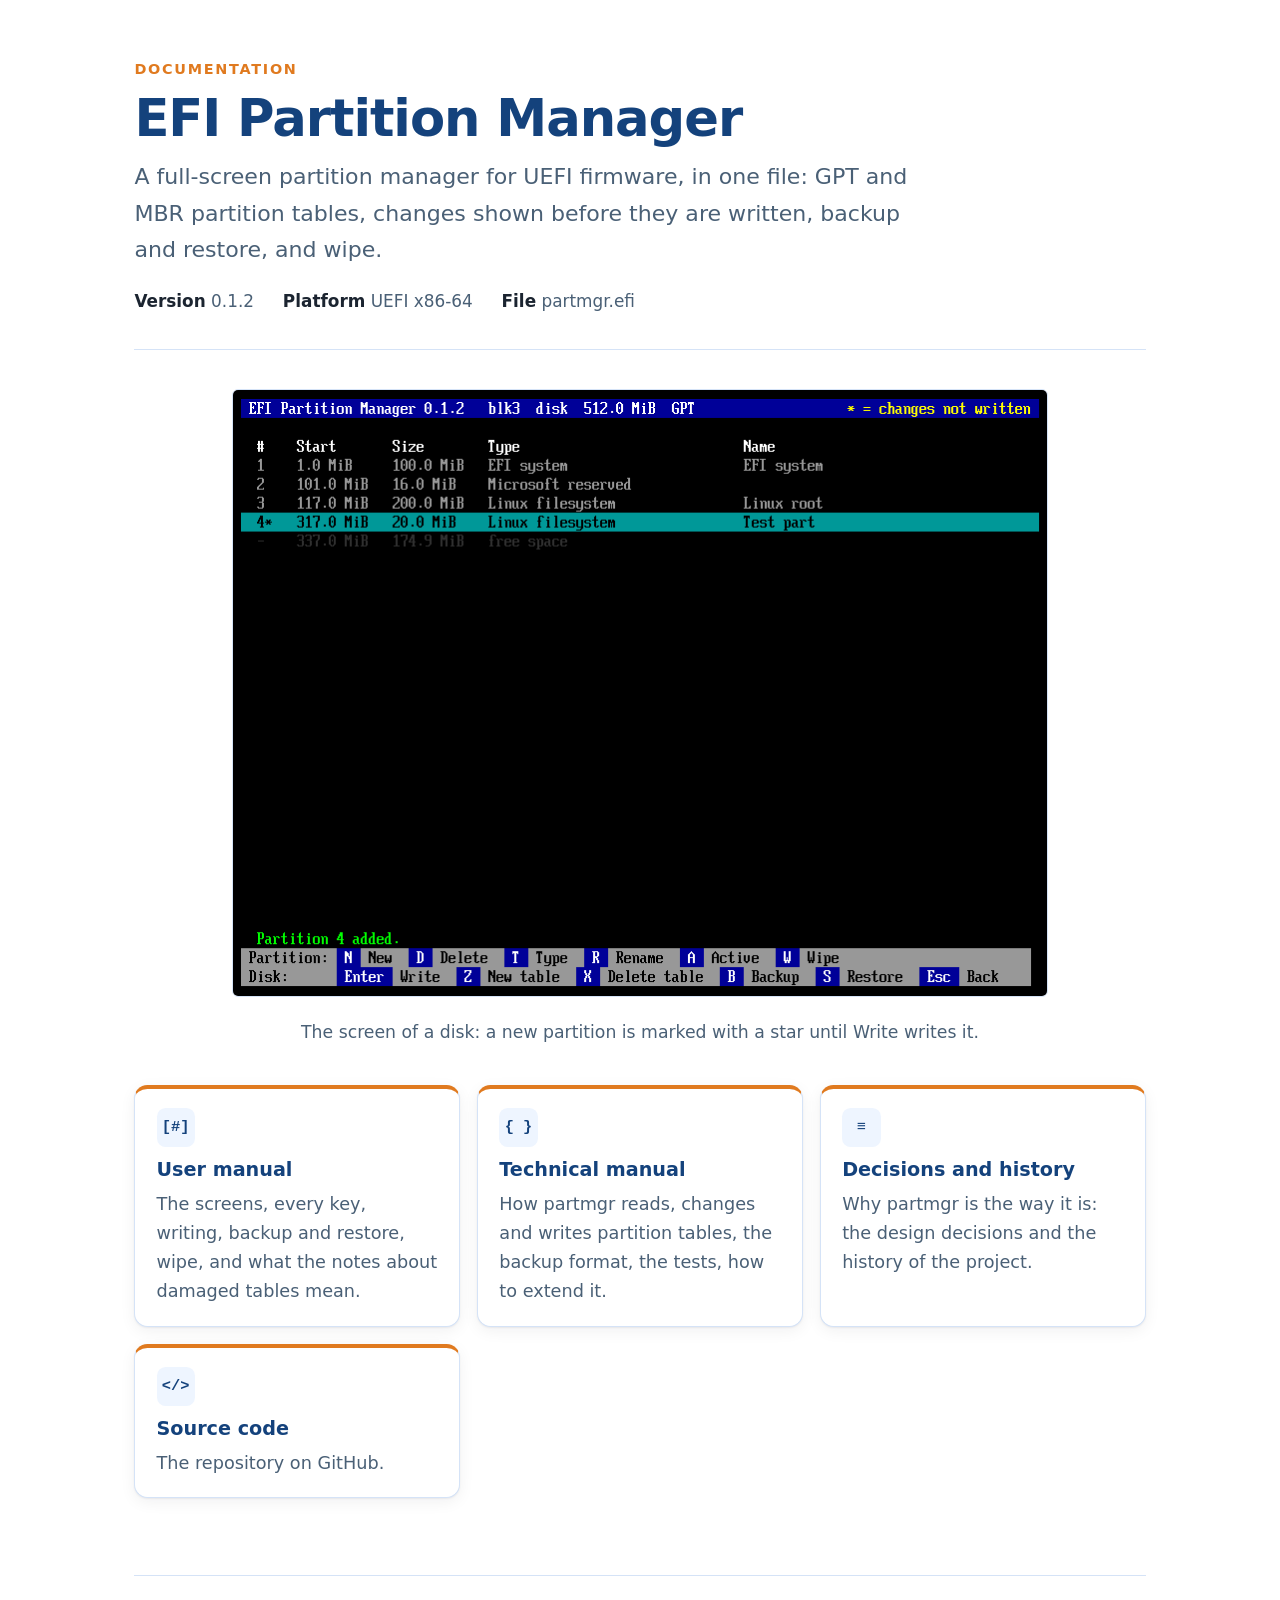
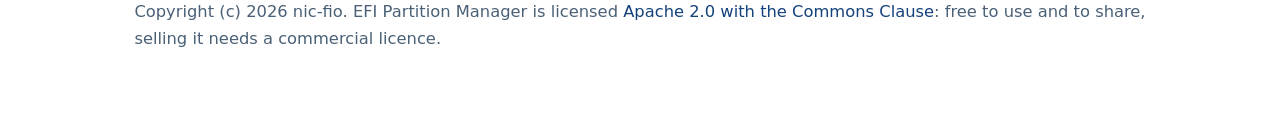
==== docs/index.html @ 5eca9046 "0.1.2: every key drawn alike, a text mode of 100 columns The key bars show every key white on blue, " ====
<!DOCTYPE html>
<html lang="en">
<head>
<meta charset="utf-8">
<meta name="viewport" content="width=device-width, initial-scale=1">
<title>EFI Partition Manager</title>
<meta name="description" content="Documentation of EFI Partition Manager (partmgr.efi), a full-screen partition manager for UEFI firmware: user manual, technical manual, design decisions.">
<link rel="stylesheet" href="assets/docs.css">
<style>
  .home { max-width: 58rem; margin: 0 auto; padding: 3rem clamp(1rem, 4vw, 3rem) 4rem; }
  .home .cards { grid-template-columns: repeat(auto-fit, minmax(16rem, 1fr)); }
  .home .card { display: block; color: var(--text); text-decoration: none; }
  .home .card:hover { border-color: var(--accent); text-decoration: none; }
  .home .card h4 { color: var(--accent); }
</style>
</head>
<body>
<div class="home">
  <header class="titlepage">
    <div class="kicker">Documentation</div>
    <h1>EFI Partition Manager</h1>
    <p class="lead">A full-screen partition manager for UEFI firmware, in one file: GPT and MBR partition tables,
    changes shown before they are written, backup and restore, and wipe.</p>
    <div class="meta"><span><b>Version</b> 0.1.2</span><span><b>Platform</b> UEFI x86-64</span><span><b>File</b> partmgr.efi</span></div>
  </header>

  <figure class="demo">
    <img src="assets/partmgr-disk.png" width="816" height="608"
         alt="The screen of a GPT disk in partmgr: three partitions, a new one marked with a star, the free space and the keys">
    <figcaption>The screen of a disk: a new partition is marked with a star until Write writes it.</figcaption>
  </figure>

  <div class="cards">
    <a class="card" href="partmgr-user-manual.html"><div class="icon">[#]</div><h4>User manual</h4>
      <p>The screens, every key, writing, backup and restore, wipe, and what the notes about damaged tables mean.</p></a>
    <a class="card" href="partmgr-developer-manual.html"><div class="icon">{ }</div><h4>Technical manual</h4>
      <p>How partmgr reads, changes and writes partition tables, the backup format, the tests, how to extend it.</p></a>
    <a class="card" href="https://github.com/nic-fio/EFI_PARTITION_MANAGER/blob/main/docs/decisions-and-history.md"><div class="icon">&#8801;</div><h4>Decisions and history</h4>
      <p>Why partmgr is the way it is: the design decisions and the history of the project.</p></a>
    <a class="card" href="https://github.com/nic-fio/EFI_PARTITION_MANAGER"><div class="icon">&lt;/&gt;</div><h4>Source code</h4>
      <p>The repository on GitHub.</p></a>
  </div>

  <footer class="doc-footer">Copyright (c) 2026 nic-fio. EFI Partition Manager is licensed
  <a href="https://github.com/nic-fio/EFI_PARTITION_MANAGER/blob/main/LICENSE">Apache 2.0 with the
  Commons Clause</a>: free to use and to share, selling it needs a commercial licence.</footer>
</div>
</body>
</html>
---- docs/assets/docs.css ----
/* Documentation style (user and technical manuals). Works offline: no web fonts. */

:root {
  --bg: #ffffff;
  --bg-soft: #f6f9ff;
  --bg-side: #eef5ff;
  --text: #1b2430;
  --text-soft: #4a6076;
  --border: #d5e3f7;
  --accent: #14427c;          /* deep blue: headings, sidebar, table heads */
  --accent-strong: #1f5596;
  --accent-soft: #eef5ff;
  --mark: #e07a1f;            /* orange: rules under headings, badges, cards */
  --mark-soft: #fff0e0;
  --mark-strong: #c2610f;
  --code-bg: #f6f9ff;
  --code-text: #1b2430;
  --term-bg: #fbfcfe;
  --term-text: #1b2430;
  --term-prompt: #14427c;
  --term-dim: #6b7785;
  --term-ok: #15803d;
  --term-err: #b91c1c;
  --note: #1f5596;
  --tip: #15803d;
  --warn: #b45309;
  --danger: #b91c1c;
  --kw: #7c3aed;
  --str: #b45309;
  --num: #0e7490;
  --com: #7f93a8;
  --fn: #1f5596;
  --shadow: 0 1px 2px rgba(15, 23, 32, .06), 0 4px 16px rgba(15, 23, 32, .06);
  --side-w: 17rem;
  color-scheme: light only;
}

* { box-sizing: border-box; }

/* Everything is sized in rem, so this one value scales the whole page:
 * 120% = the 16px default becomes 19.2px. */
html { font-size: 120%; scroll-padding-top: 1rem; }

body {
  margin: 0;
  background: var(--bg);
  color: var(--text);
  font: 1rem/1.65 system-ui, -apple-system, "Segoe UI", Roboto, "Helvetica Neue", Arial, sans-serif;
  -webkit-font-smoothing: antialiased;
}

code, pre, kbd, .mono {
  font-family: ui-monospace, "SF Mono", "Cascadia Mono", "Segoe UI Mono", Menlo, Consolas, "DejaVu Sans Mono", monospace;
  font-size: .9em;
}

a { color: var(--accent); text-decoration: none; }
a:hover { text-decoration: underline; }

/* ---- layout ---- */

.layout {
  display: grid;
  grid-template-columns: var(--side-w) minmax(0, 1fr);
  min-height: 100vh;
}

.sidebar {
  position: sticky;
  top: 0;
  height: 100vh;
  overflow-y: auto;
  background: linear-gradient(180deg, #dbeafe 0%, #eef5ff 42%, #eef5ff 100%);
  border-right: 1px solid #c7dcf7;
  padding: 1.25rem 1rem 3rem;
  font-size: .9rem;
}

.brand {
  display: flex;
  align-items: center;
  gap: .6rem;
  margin: 0 .25rem 1rem;
}
.brand-logo {
  width: 2.1rem;
  height: 2.1rem;
  border-radius: .5rem;
  background: var(--accent);
  color: #fff;
  display: grid;
  place-items: center;
  font: 700 .8rem/1 ui-monospace, Menlo, Consolas, monospace;
  letter-spacing: .02em;
  flex: none;
}
.brand-text { line-height: 1.2; }
.brand-text strong { display: block; font-size: 1rem; color: var(--accent); }
.brand-text span { color: var(--text-soft); font-size: .8rem; }

.search {
  position: relative;
  margin: 0 0 1rem;
}
.search input {
  width: 100%;
  padding: .5rem .7rem .5rem 2rem;
  border: 1px solid var(--border);
  border-radius: .5rem;
  background: var(--bg);
  color: var(--text);
  font: inherit;
}
.search input { background: #fff; }
.search input:focus { outline: 2px solid var(--accent); outline-offset: -1px; }
.search::before {
  content: "";
  position: absolute;
  left: .7rem;
  top: 50%;
  width: .6rem;
  height: .6rem;
  border: 2px solid var(--text-soft);
  border-radius: 50%;
  transform: translateY(-65%);
}
.search::after {
  content: "";
  position: absolute;
  left: 1.25rem;
  top: 58%;
  width: .35rem;
  height: 2px;
  background: var(--text-soft);
  transform: rotate(45deg);
}
.search-results {
  position: absolute;
  z-index: 20;
  left: 0;
  right: 0;
  top: calc(100% + .25rem);
  background: var(--bg);
  border: 1px solid var(--border);
  border-radius: .5rem;
  box-shadow: var(--shadow);
  max-height: 60vh;
  overflow-y: auto;
  display: none;
}
.search-results.open { display: block; }
.search-results a {
  display: block;
  padding: .45rem .7rem;
  color: var(--text);
  border-bottom: 1px solid var(--border);
}
.search-results a:last-child { border-bottom: 0; }
.search-results a.active, .search-results a:hover { background: var(--accent-soft); text-decoration: none; }
.search-results .kind { float: right; color: var(--text-soft); font-size: .75rem; margin-left: .5rem; }
.search-results .empty { padding: .6rem .7rem; color: var(--text-soft); }

.toc ol { list-style: none; margin: 0; padding: 0; }
.toc > ol > li { margin: .1rem 0; }
.toc a {
  display: block;
  padding: .22rem .5rem;
  border-radius: .35rem;
  color: var(--text-soft);
}
.toc a:hover { background: #ffffff; color: var(--accent); text-decoration: none; }
.toc a.current { color: var(--accent); background: #ffffff; font-weight: 600; box-shadow: inset 3px 0 0 var(--mark); }
.toc > ol > li > a { color: #24425f; font-weight: 550; }
.toc ol ol { padding-left: .9rem; display: none; border-left: 1px solid var(--border); margin-left: .6rem; }
.toc li.open > ol { display: block; }
.toc .num { color: #8fb3db; font-variant-numeric: tabular-nums; margin-right: .45rem; font-weight: 600; }

.side-tools {
  display: flex;
  gap: .4rem;
  margin: 1.2rem .25rem 0;
  flex-wrap: wrap;
}
.btn {
  border: 1px solid var(--border);
  background: var(--bg);
  color: var(--text);
  border-radius: .45rem;
  padding: .3rem .6rem;
  font: inherit;
  font-size: .8rem;
  cursor: pointer;
}
.btn:hover { border-color: var(--accent); color: var(--accent); }

.topbar { display: none; }

main {
  padding: 2.5rem clamp(1rem, 4vw, 3.5rem) 6rem;
  max-width: 54rem;
  width: 100%;
}

/* ---- title page ---- */

.titlepage {
  border-bottom: 1px solid var(--border);
  padding-bottom: 1.75rem;
  margin-bottom: 2rem;
}
.titlepage .kicker {
  text-transform: uppercase;
  letter-spacing: .12em;
  font-size: .75rem;
  font-weight: 700;
  color: var(--mark);
}
.titlepage h1 {
  color: var(--accent);
  font-size: clamp(2rem, 4vw, 2.8rem);
  line-height: 1.15;
  margin: .4rem 0 .6rem;
  letter-spacing: -.02em;
}
.titlepage .lead { font-size: 1.15rem; color: var(--text-soft); margin: 0 0 1rem; max-width: 42rem; }
.meta { display: flex; gap: 1.5rem; flex-wrap: wrap; color: var(--text-soft); font-size: .88rem; }
.meta b { color: var(--text); font-weight: 600; }

/* ---- headings and text ---- */

h2, h3, h4 { line-height: 1.3; scroll-margin-top: 1rem; }
h2 {
  font-size: 1.75rem;
  margin: 3.5rem 0 1rem;
  padding-bottom: .35rem;
  border-bottom: 3px solid var(--mark);
  color: var(--accent);
  letter-spacing: -.01em;
}
h3 { font-size: 1.3rem; margin: 2.2rem 0 .7rem; color: var(--accent-strong); }
h4 { font-size: 1.05rem; margin: 1.6rem 0 .5rem; }
.secnum { color: var(--mark); margin-right: .5rem; font-variant-numeric: tabular-nums; }
.anchor {
  margin-left: .4rem;
  color: var(--border);
  font-weight: 400;
  opacity: 0;
  transition: opacity .15s;
}
h2:hover .anchor, h3:hover .anchor, h4:hover .anchor { opacity: 1; }
.anchor:hover { color: var(--accent); text-decoration: none; }

p, ul, ol, dl { margin: 0 0 1rem; }
li { margin: .2rem 0; }
.chapter-intro { font-size: 1.07rem; color: var(--text-soft); }

:not(pre) > code {
  background: var(--code-bg);
  color: var(--code-text);
  padding: .1em .35em;
  border-radius: .3rem;
  font-size: .86em;
  white-space: nowrap;
}

kbd {
  display: inline-block;
  padding: .05em .45em;
  border: 1px solid var(--border);
  border-bottom-width: 2px;
  border-radius: .3rem;
  background: var(--bg-soft);
  font-size: .8em;
  line-height: 1.5;
  white-space: nowrap;
}

hr { border: 0; border-top: 1px solid var(--border); margin: 2rem 0; }

/* ---- code ---- */

.codewrap { position: relative; margin: 0 0 1.2rem; }
.codewrap .label {
  position: absolute;
  top: 0;
  left: .9rem;
  transform: translateY(-50%);
  font: 600 .72rem/1 ui-monospace, Menlo, Consolas, monospace;
  background: var(--accent);
  color: #fff;
  padding: .25rem .45rem;
  border-radius: .3rem;
}
.terminal-wrap .label { background: #4a6076; }

pre {
  margin: 0;
  padding: 1rem 1.1rem;
  overflow-x: auto;
  border-radius: .6rem;
  line-height: 1.55;
  tab-size: 4;
}
pre.code {
  background: var(--code-bg);
  color: var(--code-text);
  border: 1px solid var(--border);
}
pre.code, pre.terminal { border-radius: .6rem; }
.codewrap pre { padding-top: 1.25rem; }
pre.terminal {
  background: var(--term-bg);
  color: var(--term-text);
  border: 1px solid var(--border);
  border-left: 4px solid var(--accent);
}
pre.terminal .prompt { color: var(--term-prompt); }
pre.terminal .cmdline { color: var(--text); font-weight: 700; }
pre.terminal .dim { color: var(--term-dim); }
pre.terminal .err { color: var(--term-err); }

.copy {
  position: absolute;
  top: .45rem;
  right: .45rem;
  opacity: 0;
  transition: opacity .15s;
  font-size: .72rem;
  padding: .2rem .5rem;
}
.codewrap:hover .copy, .copy:focus { opacity: 1; }

.tok-kw { color: var(--kw); font-weight: 600; }
.tok-str { color: var(--str); }
.tok-num { color: var(--num); }
.tok-com { color: var(--com); font-style: italic; }
.tok-fn { color: var(--fn); }
.tok-c-kw { color: var(--kw); font-weight: 600; }

/* ---- callouts ---- */

.callout {
  border: 1px solid var(--border);
  border-left: 5px solid var(--note);
  background: var(--accent-soft);
  border-radius: .6rem;
  padding: .8rem 1rem;
  margin: 0 0 1.2rem;
}
.callout > :last-child { margin-bottom: 0; }
.callout-title {
  display: block;
  font-weight: 700;
  font-size: .82rem;
  text-transform: uppercase;
  letter-spacing: .06em;
  margin-bottom: .3rem;
  color: var(--note);
}
.callout.tip { border-left-color: var(--tip); background: #eefaf0; }
.callout.tip .callout-title { color: var(--tip); }
.callout.warning { border-left-color: var(--mark); background: #fff5ea; }
.callout.warning .callout-title { color: var(--mark-strong); }
.callout.danger { border-left-color: var(--danger); }
.callout.danger .callout-title { color: var(--danger); }

/* ---- tables ---- */

.table-wrap { overflow-x: auto; margin: 0 0 1.3rem; }
table {
  border-collapse: collapse;
  width: 100%;
  font-size: .92rem;
}
th, td {
  text-align: left;
  vertical-align: top;
  padding: .5rem .7rem;
  border-bottom: 1px solid var(--border);
}
thead th {
  background: var(--accent);
  color: #fff;
  font-size: .78rem;
  text-transform: uppercase;
  letter-spacing: .06em;
  border-bottom: 0;
}
tbody tr:nth-child(even) { background: #f8fbff; }
tbody tr:hover { background: var(--accent-soft); }
td code { white-space: nowrap; }
.yes { color: var(--tip); font-weight: 700; }
.no { color: var(--danger); font-weight: 700; }

/* ---- cards and grids ---- */

.cards {
  display: grid;
  grid-template-columns: repeat(auto-fit, minmax(14rem, 1fr));
  gap: .9rem;
  margin: 0 0 1.5rem;
}
.card {
  border: 1px solid var(--border);
  border-radius: .7rem;
  padding: 1rem 1.1rem;
  background: var(--bg);
  box-shadow: var(--shadow);
}
.card h4 { margin: 0 0 .35rem; font-size: 1rem; }
.card p { margin: 0; color: var(--text-soft); font-size: .92rem; }
.card { border-top: 4px solid var(--mark); }
.card .icon {
  width: 2rem;
  height: 2rem;
  border-radius: .45rem;
  background: var(--accent-soft);
  color: var(--accent);
  display: grid;
  place-items: center;
  font: 700 .8rem/1 ui-monospace, Menlo, Consolas, monospace;
  margin-bottom: .6rem;
}

.steps { counter-reset: step; list-style: none; padding-left: 0; }
.steps > li {
  counter-increment: step;
  position: relative;
  padding-left: 2.6rem;
  margin: 0 0 1rem;
}
.steps > li::before {
  content: counter(step);
  position: absolute;
  left: 0;
  top: .05rem;
  width: 1.8rem;
  height: 1.8rem;
  border-radius: 50%;
  background: var(--accent);
  color: #fff;
  font-weight: 700;
  font-size: .85rem;
  display: grid;
  place-items: center;
}

/* ---- diagrams ---- */

figure { margin: 0 0 1.5rem; }
figure .mermaid {
  background: var(--bg);
  border: 1px solid var(--border);
  border-radius: .6rem;
  padding: 1rem;
  text-align: center;
  overflow-x: auto;
}
figcaption { font-size: .85rem; color: var(--text-soft); text-align: center; margin-top: .5rem; }
.mermaid:not([data-processed]) { color: transparent; min-height: 4rem; }

/* ---- definition lists (functions) ---- */

dl.defs dt {
  font-family: ui-monospace, Menlo, Consolas, monospace;
  font-size: .92rem;
  font-weight: 600;
  margin-top: .9rem;
  scroll-margin-top: 1rem;
}
dl.defs dd { margin: .2rem 0 0 1.2rem; color: var(--text); }
dl.defs dd .sig { color: var(--text-soft); }

/* ---- command reference ---- */

.ref-group h3 { margin-top: 2.5rem; }
article.cmd {
  border: 1px solid var(--border);
  border-top: 4px solid var(--mark);
  border-radius: .7rem;
  padding: .2rem 1.1rem 1rem;
  margin: 0 0 1rem;
  scroll-margin-top: 1rem;
}
article.cmd h4 { margin: .9rem 0 .2rem; font-size: 1.1rem; }
article.cmd h4 code { background: none; padding: 0; font-size: 1.05em; }
.cmd-summary { margin: 0 0 .6rem; color: var(--text-soft); }
pre.usage {
  background: var(--accent-soft);
  color: var(--text);
  padding: .5rem .8rem;
  border-radius: .45rem;
  margin: 0 0 .6rem;
  white-space: pre-wrap;
}
pre.cmd-help {
  background: var(--code-bg);
  padding: .7rem .9rem;
  border-radius: .45rem;
  font-size: .85rem;
}
.badge {
  display: inline-block;
  font: 600 .68rem/1 ui-monospace, Menlo, Consolas, monospace;
  padding: .22rem .4rem;
  border-radius: .3rem;
  background: var(--mark-soft);
  color: var(--mark-strong);
  vertical-align: middle;
  margin-left: .35rem;
}
.ref-summary td:first-child { white-space: nowrap; width: 1%; }

/* ---- index ---- */

.index-letters { display: flex; flex-wrap: wrap; gap: .3rem; margin: 0 0 1.2rem; }
.index-letters a {
  display: inline-grid;
  place-items: center;
  min-width: 1.9rem;
  height: 1.9rem;
  border: 1px solid var(--border);
  border-radius: .35rem;
  font-weight: 600;
}
.index-group h4 { margin: 1.4rem 0 .4rem; color: var(--accent); border-bottom: 2px solid var(--mark);
  display: inline-block; padding-right: 1rem; }
.index-group ul { columns: 2 16rem; list-style: none; padding: 0; margin: 0; }
.index-group li { break-inside: avoid; margin: .12rem 0; }
.index-group .where { color: var(--text-soft); font-size: .82rem; }

.toc-print ol { padding-left: 1.4rem; }
.toc-print > ol > li { margin: .4rem 0; font-weight: 600; }
.toc-print ol ol { font-weight: 400; }
#contents { border-top: 0; margin-top: 0; padding-top: 0; }

.backtop {
  position: fixed;
  right: 1.2rem;
  bottom: 1.2rem;
  opacity: 0;
  pointer-events: none;
  transition: opacity .2s;
  box-shadow: var(--shadow);
}
.backtop.show { opacity: 1; pointer-events: auto; }

footer.doc-footer {
  margin-top: 4rem;
  padding-top: 1.2rem;
  border-top: 1px solid var(--border);
  color: var(--text-soft);
  font-size: .85rem;
}

/* ---- small screens ---- */

@media (max-width: 1100px) {
  .layout { grid-template-columns: minmax(0, 1fr); }
  .topbar {
    display: flex;
    align-items: center;
    gap: .7rem;
    position: sticky;
    top: 0;
    z-index: 30;
    background: var(--bg);
    border-bottom: 1px solid var(--border);
    padding: .55rem 1rem;
  }
  .topbar strong { font-size: .95rem; }
  .sidebar {
    position: fixed;
    z-index: 40;
    left: 0;
    top: 0;
    width: min(21rem, 88vw);
    transform: translateX(-100%);
    transition: transform .2s;
    box-shadow: var(--shadow);
  }
  body.nav-open .sidebar { transform: none; }
  body.nav-open::after {
    content: "";
    position: fixed;
    inset: 0;
    background: rgba(0, 0, 0, .35);
    z-index: 35;
  }
  main { padding-top: 1.5rem; }
  html { scroll-padding-top: 3.5rem; }
  h2, h3, h4, article.cmd, dl.defs dt { scroll-margin-top: 3.5rem; }
}

/* ---- print ---- */

@media print {
  :root { --bg: #fff; --text: #000; --code-bg: #f4f4f4; }
  html { font-size: 100%; }
  body { font-size: 10.5pt; }
  .sidebar, .topbar, .copy, .backtop, .anchor, .side-tools, .search { display: none !important; }
  .layout { display: block; }
  main { max-width: none; padding: 0; }
  h2 { break-before: page; border-top: 0; }
  h2, h3, h4 { break-after: avoid; }
  pre, table, figure, .callout, article.cmd { break-inside: avoid; }
  pre.terminal { background: #f4f4f4; color: #000; border: 1px solid #ccc; }
  pre.terminal .prompt, pre.terminal .cmdline { color: #000; }
  /* the coloured bars of the screen would eat ink on paper */
  thead th { background: #fff !important; color: #000; border-bottom: 2px solid #000; }
  h2 { color: #000; border-bottom: 2px solid #000; }
  h3, .titlepage h1 { color: #000; }
  tbody tr:nth-child(even) { background: #fff; }
  a { color: #000; }
}

/* the animation on the landing page */
figure.demo { margin: 2rem 0; text-align: center; }
figure.demo img { max-width: 100%; height: auto; border: 1px solid var(--border);
                  border-radius: 6px; background: #000; }
figure.demo figcaption { margin-top: .6rem; font-size: .9em; color: var(--text-soft); }
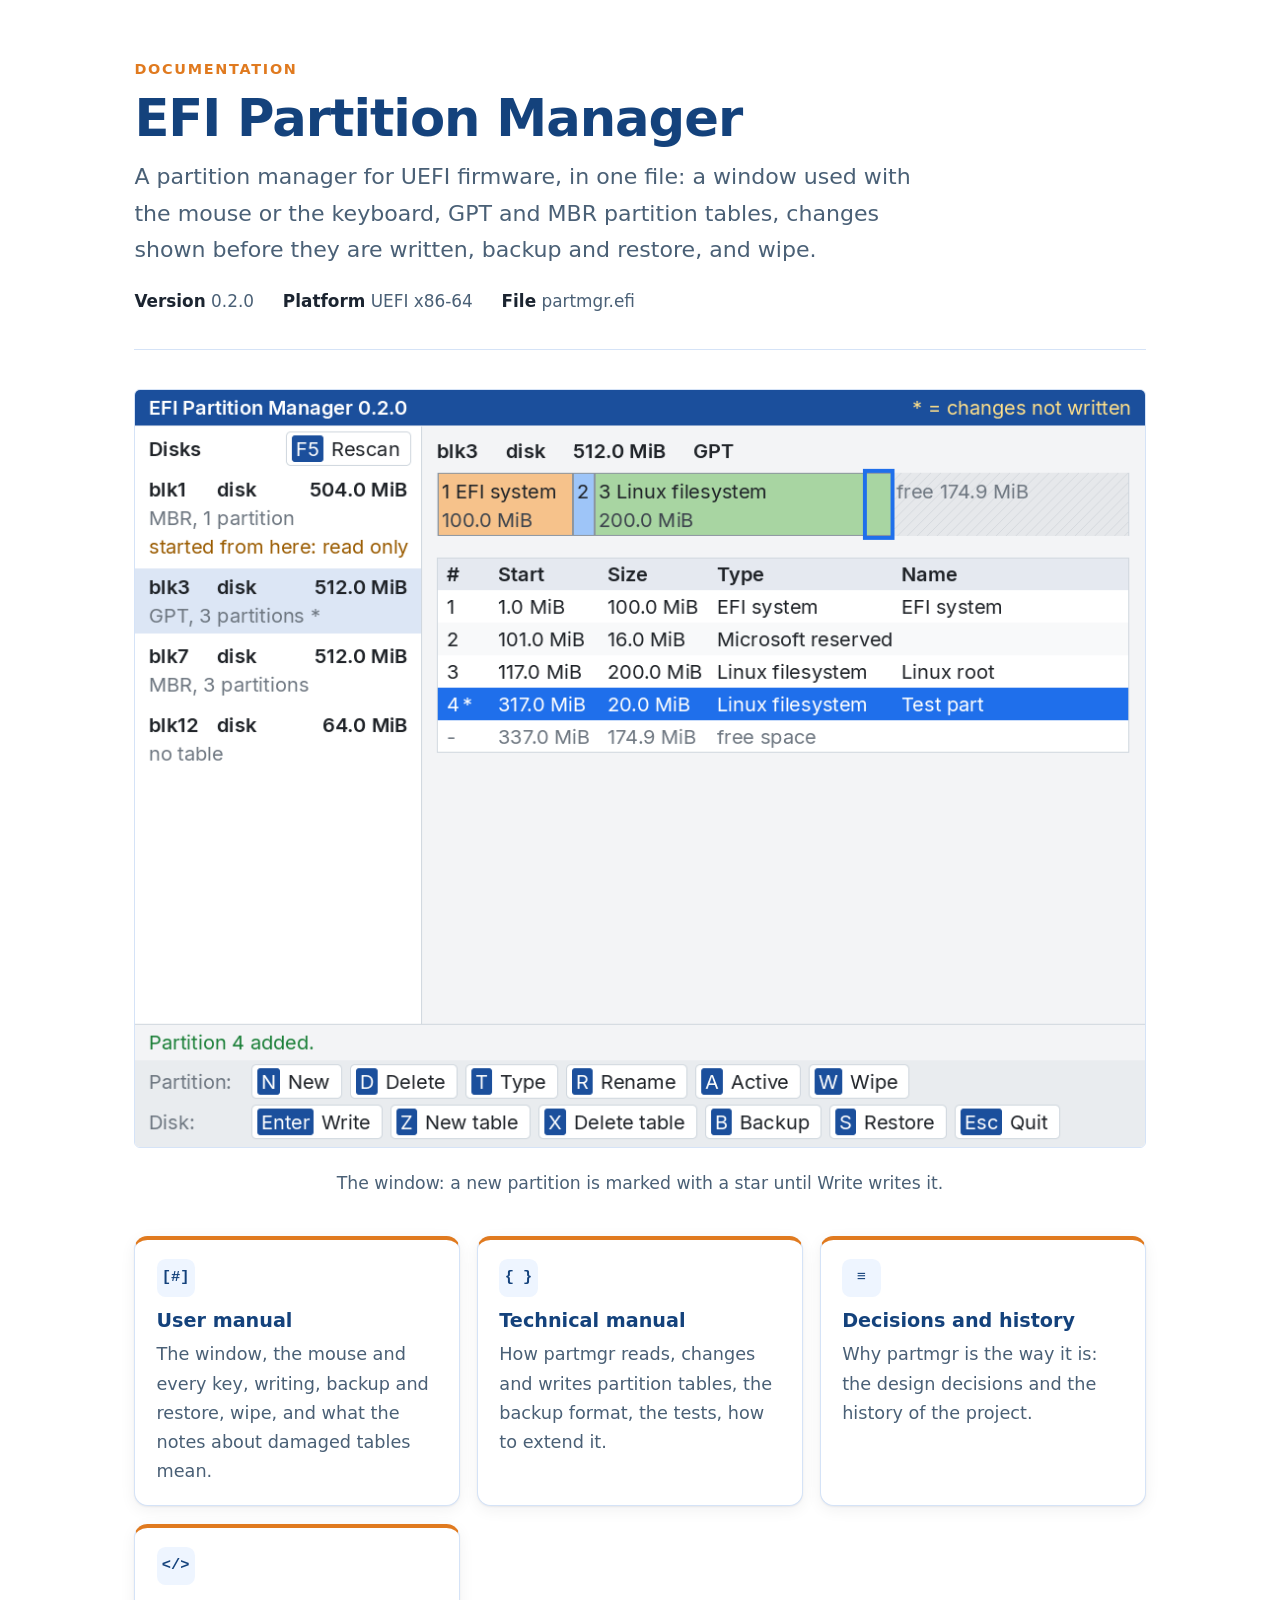
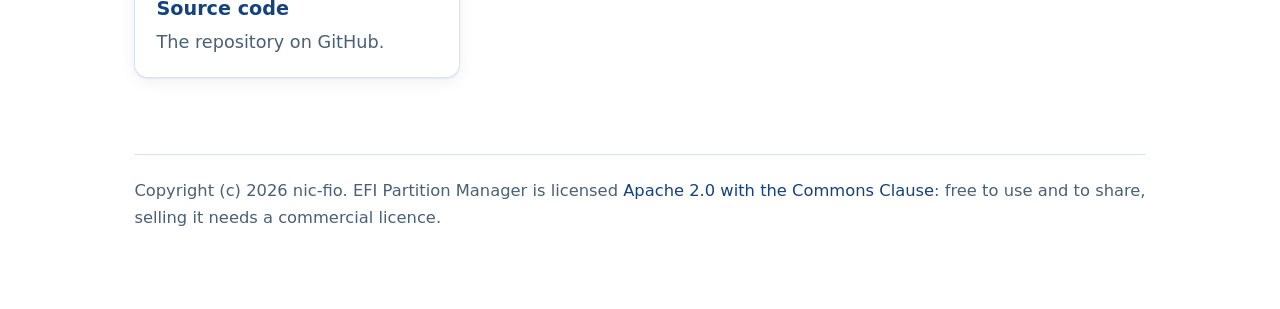
==== commit e1a8a3ec: "Version 0.2.0: the manuals describe the window The user manual is rewritten around the window: its p" ====
--- a/docs/index.html
+++ b/docs/index.html
@@ -19,20 +19,20 @@
   <header class="titlepage">
     <div class="kicker">Documentation</div>
     <h1>EFI Partition Manager</h1>
-    <p class="lead">A full-screen partition manager for UEFI firmware, in one file: GPT and MBR partition tables,
-    changes shown before they are written, backup and restore, and wipe.</p>
-    <div class="meta"><span><b>Version</b> 0.1.2</span><span><b>Platform</b> UEFI x86-64</span><span><b>File</b> partmgr.efi</span></div>
+    <p class="lead">A partition manager for UEFI firmware, in one file: a window used with the mouse or the keyboard,
+    GPT and MBR partition tables, changes shown before they are written, backup and restore, and wipe.</p>
+    <div class="meta"><span><b>Version</b> 0.2.0</span><span><b>Platform</b> UEFI x86-64</span><span><b>File</b> partmgr.efi</span></div>
   </header>
 
   <figure class="demo">
-    <img src="assets/partmgr-disk.png" width="816" height="608"
-         alt="The screen of a GPT disk in partmgr: three partitions, a new one marked with a star, the free space and the keys">
-    <figcaption>The screen of a disk: a new partition is marked with a star until Write writes it.</figcaption>
+    <img src="assets/partmgr-disk.png" width="1024" height="768"
+         alt="The window of partmgr: the disks on the left, a GPT disk as a bar to scale above its partitions, a new partition marked with a star, the buttons at the bottom">
+    <figcaption>The window: a new partition is marked with a star until Write writes it.</figcaption>
   </figure>
 
   <div class="cards">
     <a class="card" href="partmgr-user-manual.html"><div class="icon">[#]</div><h4>User manual</h4>
-      <p>The screens, every key, writing, backup and restore, wipe, and what the notes about damaged tables mean.</p></a>
+      <p>The window, the mouse and every key, writing, backup and restore, wipe, and what the notes about damaged tables mean.</p></a>
     <a class="card" href="partmgr-developer-manual.html"><div class="icon">{ }</div><h4>Technical manual</h4>
       <p>How partmgr reads, changes and writes partition tables, the backup format, the tests, how to extend it.</p></a>
     <a class="card" href="https://github.com/nic-fio/EFI_PARTITION_MANAGER/blob/main/docs/decisions-and-history.md"><div class="icon">&#8801;</div><h4>Decisions and history</h4>
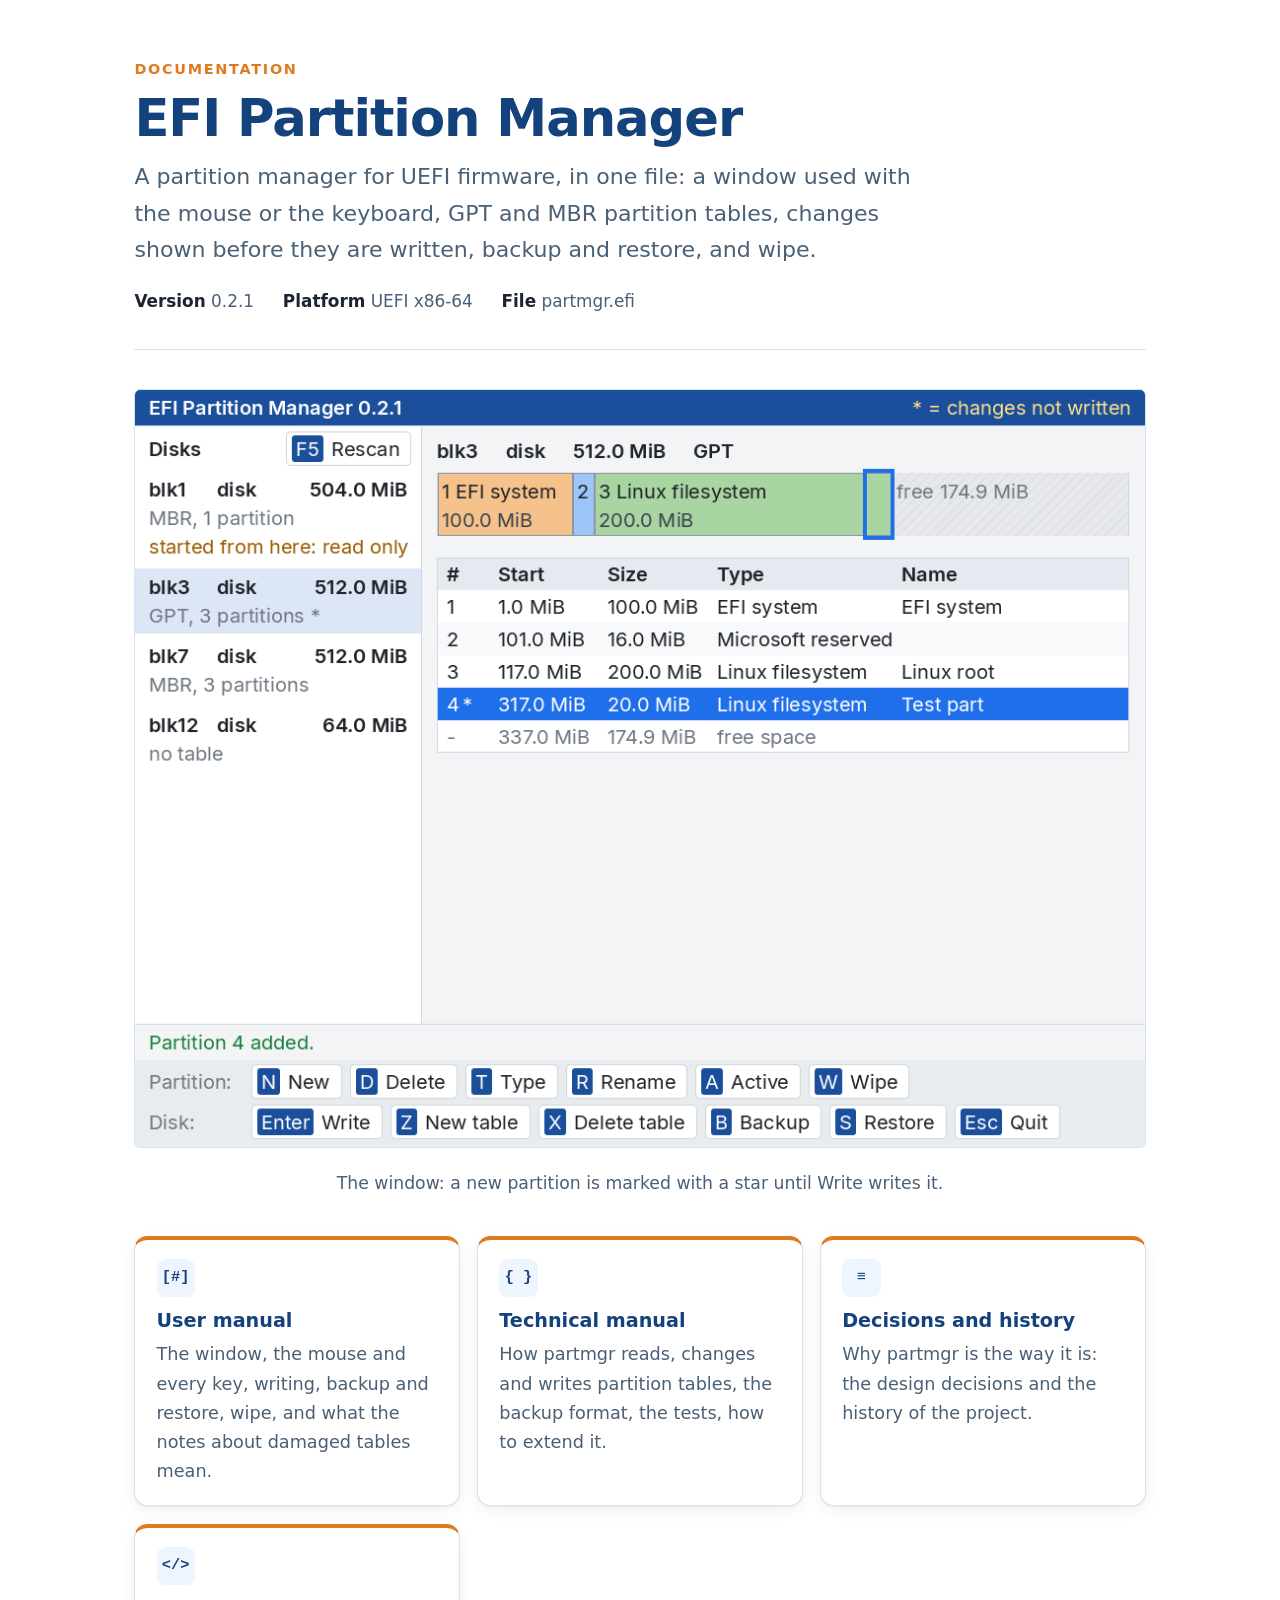
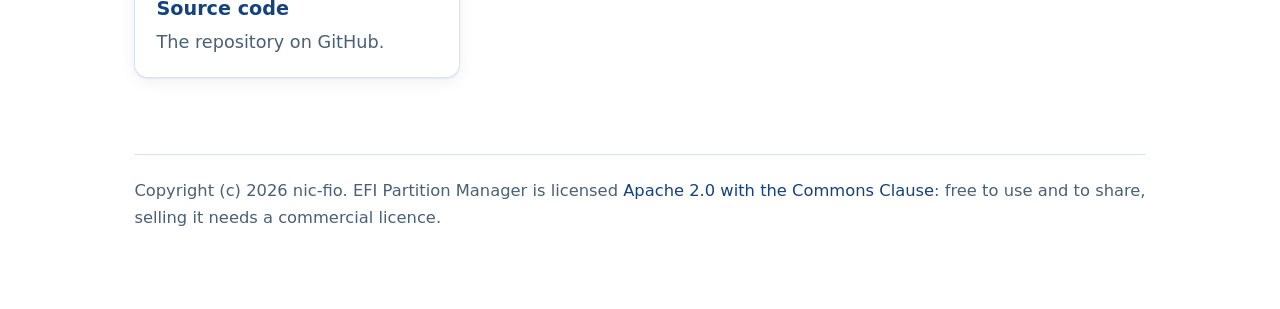
==== commit 6ba37de6: "Version 0.2.1: the text cursor fix; a USB mouse for QEMU in the manual The user manual and the READM" ====
--- a/docs/index.html
+++ b/docs/index.html
@@ -21,7 +21,7 @@
     <h1>EFI Partition Manager</h1>
     <p class="lead">A partition manager for UEFI firmware, in one file: a window used with the mouse or the keyboard,
     GPT and MBR partition tables, changes shown before they are written, backup and restore, and wipe.</p>
-    <div class="meta"><span><b>Version</b> 0.2.0</span><span><b>Platform</b> UEFI x86-64</span><span><b>File</b> partmgr.efi</span></div>
+    <div class="meta"><span><b>Version</b> 0.2.1</span><span><b>Platform</b> UEFI x86-64</span><span><b>File</b> partmgr.efi</span></div>
   </header>
 
   <figure class="demo">
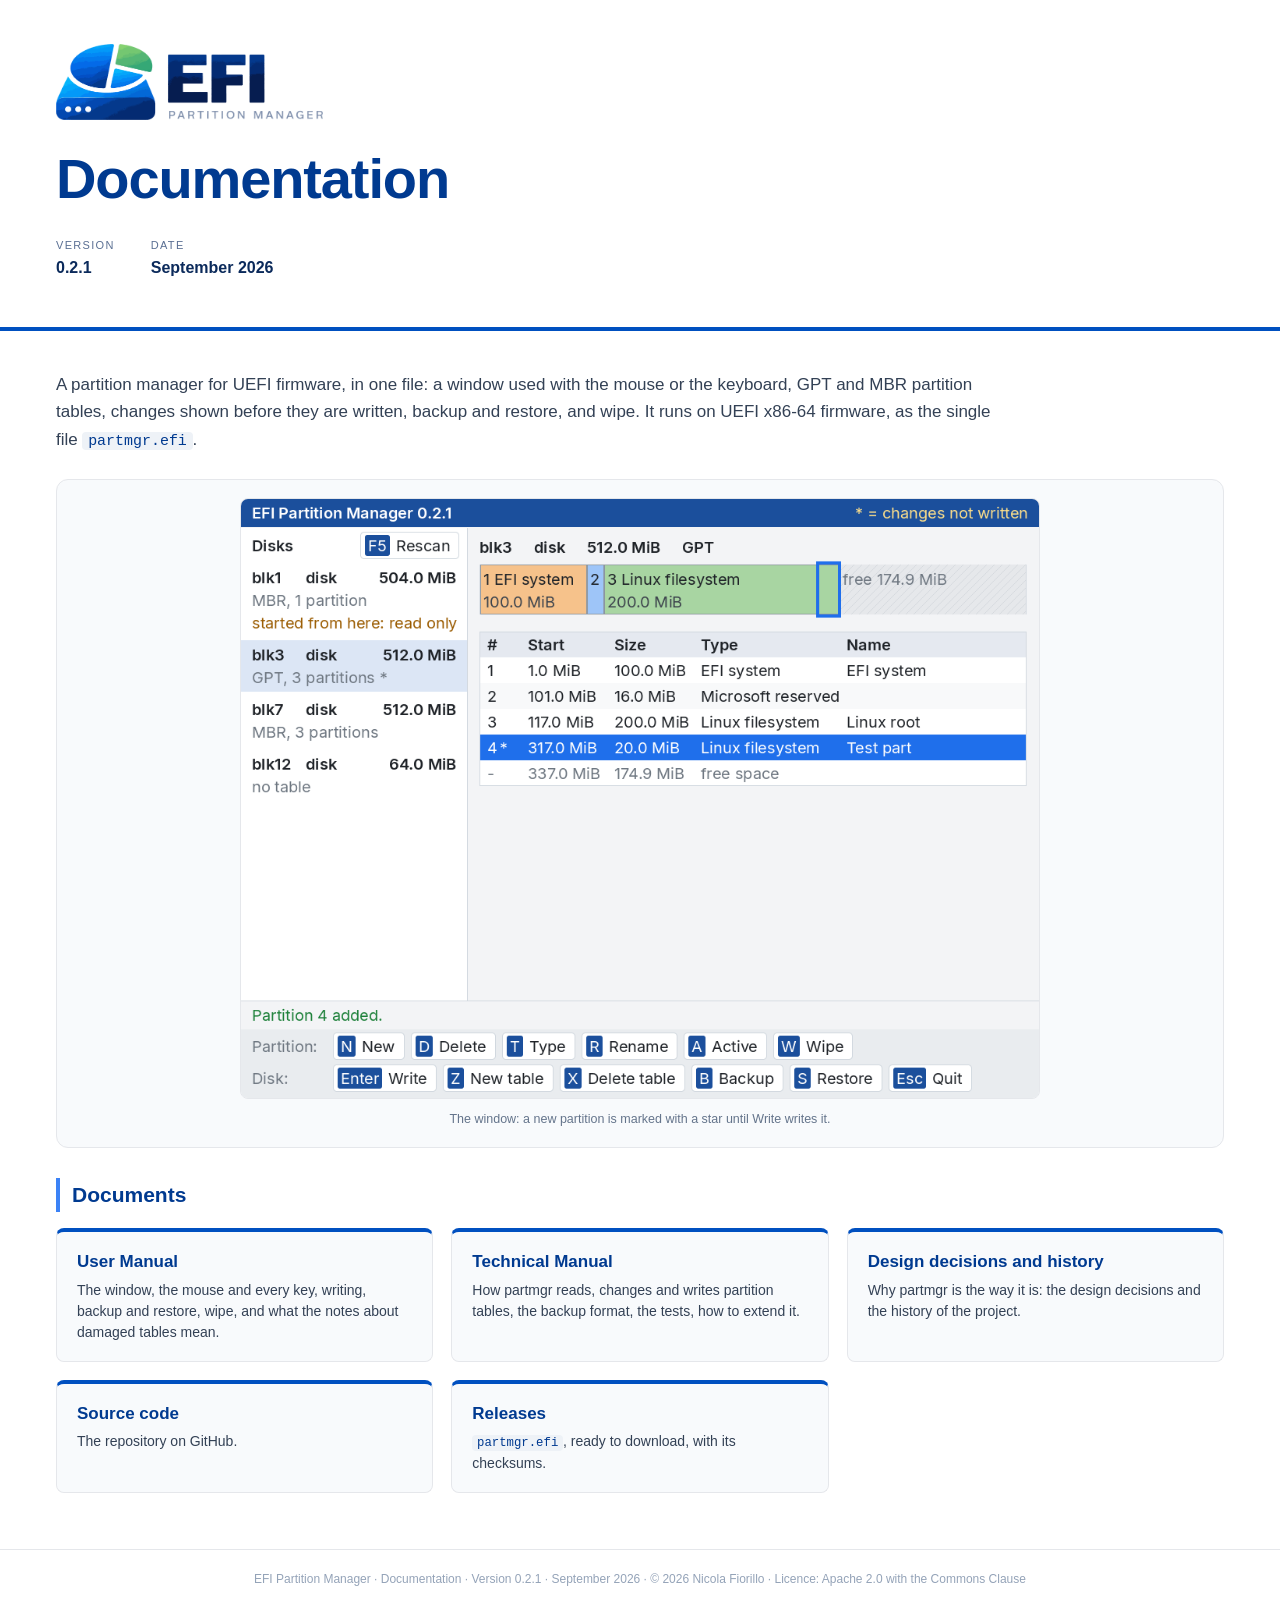
==== commit 43bd2557: "The documentation start page in the common style docs/index.html now follows the common style of the" ====
--- a/docs/index.html
+++ b/docs/index.html
@@ -1,49 +1,197 @@
-<!DOCTYPE html>
+<!doctype html>
 <html lang="en">
 <head>
 <meta charset="utf-8">
 <meta name="viewport" content="width=device-width, initial-scale=1">
-<title>EFI Partition Manager</title>
-<meta name="description" content="Documentation of EFI Partition Manager (partmgr.efi), a full-screen partition manager for UEFI firmware: user manual, technical manual, design decisions.">
-<link rel="stylesheet" href="assets/docs.css">
-<style>
-  .home { max-width: 58rem; margin: 0 auto; padding: 3rem clamp(1rem, 4vw, 3rem) 4rem; }
-  .home .cards { grid-template-columns: repeat(auto-fit, minmax(16rem, 1fr)); }
-  .home .card { display: block; color: var(--text); text-decoration: none; }
-  .home .card:hover { border-color: var(--accent); text-decoration: none; }
-  .home .card h4 { color: var(--accent); }
+<title>Documentation — EFI Partition Manager</title>
+<meta name="description" content="Documentation of EFI Partition Manager (partmgr.efi), a full-screen partition manager for UEFI firmware: user manual, technical manual, design decisions and history.">
+<style>/* Stile comune dei manuali dei 7 progetti (nic-fio). Uguale byte per byte in tutti i manuali: non modificare in un solo progetto. */
+/* Base: style.css di AMS */
+*{box-sizing:border-box} html{-webkit-print-color-adjust:exact;print-color-adjust:exact}
+body{margin:0;background:#e9edf2;color:#111827;font-family:Outfit,-apple-system,Segoe UI,Roboto,Arial,sans-serif;font-size:15px;line-height:1.62}
+.doc{max-width:1320px;margin:0 auto;background:#fff;box-shadow:0 1px 30px rgba(15,23,42,.10)}
+a{color:#0050C0;text-decoration:none}
+code{font-family:ui-monospace,SFMono-Regular,Menlo,Consolas,monospace;font-size:.88em;background:#eef2f7;padding:.08em .38em;border-radius:4px;color:#003a90}
+/* Cover */
+.cover{position:relative;padding:64px 56px;min-height:56vh;background:linear-gradient(135deg,#0050C0 0%,#003a90 100%);color:#fff;overflow:hidden}
+.cover-logo{margin-bottom:38px;position:relative;z-index:2}
+.cover-kicker{text-transform:uppercase;letter-spacing:.24em;font-size:12px;font-weight:700;color:#9dc0ff;margin-bottom:14px;position:relative;z-index:2}
+.cover-title{font-size:56px;line-height:1.02;margin:0 0 12px;font-weight:800;letter-spacing:-.02em;position:relative;z-index:2}
+.cover-sub{font-size:19px;color:#cfe0ff;max-width:32em;margin-bottom:44px;position:relative;z-index:2}
+.cover-meta{display:flex;gap:36px;position:relative;z-index:2}
+.cover-meta div{display:flex;flex-direction:column} .cover-meta span{font-size:11px;text-transform:uppercase;letter-spacing:.12em;color:#9dc0ff}
+.cover-meta b{font-size:16px;color:#fff}
+.cover-swoosh{position:absolute;right:-90px;bottom:-140px;width:460px;height:460px;border-radius:50%;background:radial-gradient(circle,#3b82f655,transparent 70%);z-index:1}
+/* Layout */
+.with-side{display:flex;align-items:flex-start}
+.side{width:290px;flex:0 0 290px;background:#f8fafc;border-right:1px solid #e5e7eb;align-self:stretch}
+.side-inner{position:sticky;top:0;padding:32px 24px;max-height:100vh;overflow:auto}
+.main{flex:1;padding:48px 64px;min-width:0}
+/* TOC */
+.toc-head{font-size:14px;text-transform:uppercase;letter-spacing:.14em;color:#003a90;margin:0 0 14px;font-weight:800}
+.toc-list{list-style:none;margin:0;padding:0}
+.toc-list a{display:flex;gap:9px;align-items:baseline;padding:4px 0;color:#334155}
+.toc-list a:hover{color:#0050C0}
+.toc-ch{font-weight:700;margin-top:6px} .toc-ch a{color:#0f172a}
+.toc-se a{font-size:13px;color:#64748b;padding-left:8px}
+.toc-n{flex:0 0 30px;color:#0050C0;font-weight:700;font-variant-numeric:tabular-nums}
+.toc-se .toc-n{flex-basis:36px;font-weight:600}
+/* Chapters */
+.chapter{margin-bottom:20px}
+.ch-head{border-bottom:3px solid #0050C0;padding-bottom:10px;margin:8px 0 22px}
+.ch-kick{text-transform:uppercase;letter-spacing:.16em;font-size:11.5px;font-weight:700;color:#0050C0}
+.h-ch{font-size:34px;font-weight:800;letter-spacing:-.02em;color:#003a90;margin:4px 0 0}
+.h-sec{font-size:21px;font-weight:700;color:#003a90;margin:30px 0 10px;padding-left:12px;border-left:4px solid #3b82f6}
+.main h4{font-size:16px;color:#0f172a;margin:20px 0 6px}
+.lead{font-size:17px;color:#334155}
+.main p{margin:10px 0} .ul,.ol{margin:10px 0;padding-left:22px} .ul li,.ol li{margin:4px 0}
+/* Figure/table */
+.fig{margin:20px 0;padding:18px;background:#f8fafc;border:1px solid #e5e7eb;border-radius:12px;text-align:center}
+.fig svg{max-width:100%;height:auto}
+.cap{font-size:12.5px;color:#64748b;margin-top:10px;text-align:center}
+.tbl-wrap{margin:18px 0} .tbl{width:100%;border-collapse:collapse;font-size:13.5px}
+.tbl th{text-align:left;padding:10px 12px;background:#f1f5f9;color:#0f172a;font-weight:700;border-bottom:2px solid #0050C0}
+.tbl td{padding:9px 12px;border-bottom:1px solid #e5e7eb;vertical-align:top}
+.tbl tr:nth-child(even) td{background:#f8fafc}
+/* callout */
+.callout{display:flex;gap:14px;align-items:flex-start;margin:18px 0;padding:14px 18px;border-radius:8px;font-size:14.5px}
+.callout-i{flex:0 0 26px;height:26px;border-radius:50%;color:#fff;font-weight:800;text-align:center;line-height:26px;font-style:italic}
+.c-info{background:#eff6ff;border-left:4px solid #0050C0} .c-info .callout-i{background:#0050C0}
+.c-warn{background:#fffbeb;border-left:4px solid #d97706} .c-warn .callout-i{background:#d97706;font-style:normal}
+.c-ok{background:#f0fdf4;border-left:4px solid #16a34a} .c-ok .callout-i{background:#16a34a;font-style:normal}
+/* code */
+.code{background:#0f172a;color:#e2e8f0;padding:16px 18px;border-radius:10px;font-family:ui-monospace,Menlo,Consolas,monospace;font-size:12.8px;line-height:1.55;overflow-x:auto;margin:14px 0}
+.code code{background:none;padding:0;border-radius:0;color:inherit;font-size:inherit}
+.code .k{color:#c084fc;font-weight:600} .code .cm{color:#64748b;font-style:italic} .code .st{color:#86efac}
+/* deflist */
+.deflist{margin:12px 0} .deflist dt{font-weight:700;color:#003a90;font-family:ui-monospace,Menlo,monospace;font-size:13.5px;margin-top:10px}
+.deflist dd{margin:2px 0 0;color:#334155;font-size:14px}
+.doc-foot{padding:20px 52px;border-top:1px solid #e5e7eb;color:#94a3b8;font-size:12px;text-align:center}
+/* print */
+@page{size:A4;margin:16mm 15mm 18mm;@bottom-center{content:counter(page)}}
+@media print{
+ body{background:#fff} .doc{box-shadow:none;max-width:none}
+ .with-side{display:block} .side{display:none} .main{padding:0}
+ .cover{min-height:auto;page-break-after:always}
+ .chapter{page-break-before:always} .sec,.fig,.tbl-wrap,.callout,.code{page-break-inside:avoid}
+ a{color:inherit}
+}
+
+/* Aggiunte comuni */
+/* Manuale utente: etichette dell'interfaccia e procedure */
+.ui{font-weight:600;color:#003a90;background:#eff6ff;border:1px solid #bfdbfe;border-radius:5px;padding:.02em .4em;font-size:.93em;white-space:nowrap}
+.steps{counter-reset:st;list-style:none;margin:14px 0;padding:0}
+.steps>li{counter-increment:st;position:relative;padding:8px 0 8px 44px;margin:0;border-left:2px solid #dbeafe;margin-left:15px}
+.steps>li:before{content:counter(st);position:absolute;left:-16px;top:6px;width:30px;height:30px;border-radius:50%;background:#0050C0;color:#fff;font-weight:800;text-align:center;line-height:30px;font-size:14px}
+.steps>li:last-child{border-left-color:transparent}
+
+/* tasti, etichette, codice */
+kbd{font-family:ui-monospace,SFMono-Regular,Menlo,Consolas,monospace;font-size:.82em;background:#fff;border:1px solid #cbd5e1;border-bottom-width:2px;border-radius:5px;padding:.05em .4em;color:#0f172a;white-space:nowrap}
+.code .p{color:#64748b;user-select:none}
+.badge{display:inline-block;font-size:11px;font-weight:700;text-transform:uppercase;letter-spacing:.08em;color:#fff;background:#16a34a;border-radius:4px;padding:1px 7px;margin-right:6px}
+.deflist .dt-t{font-family:Outfit,-apple-system,Segoe UI,Roboto,Arial,sans-serif;font-size:15px}
+.deflist dt[id]{scroll-margin-top:16px} .sec{scroll-margin-top:12px}
+/* ricerca nella barra laterale */
+.srch{margin:0 0 26px}
+.srch .toc-head{display:block}
+.srch-q{width:100%;font:inherit;font-size:14px;padding:8px 11px;border:1px solid #cbd5e1;border-radius:8px;background:#fff;color:#0f172a;outline:none}
+.srch-q:focus{border-color:#0050C0;box-shadow:0 0 0 3px #dbeafe}
+.srch-info{font-size:12px;color:#64748b;margin:6px 2px 0;min-height:1em}
+.srch-res{list-style:none;margin:8px 0 0;padding:0}
+.srch-res li{margin:0}
+.srch-res a{display:block;padding:7px 9px;border-radius:7px;border-left:3px solid transparent;color:#334155}
+.srch-res a:hover,.srch-res a.on{background:#eff6ff;border-left-color:#0050C0}
+.srch-res .r-t{display:flex;gap:8px;font-weight:700;font-size:13px;color:#0f172a}
+.srch-res .r-t .toc-n{flex:0 0 auto}
+.srch-res .r-s{display:block;font-size:12px;color:#64748b;line-height:1.45;margin-top:2px}
+.srch-res mark,mark.hit{background:#fde68a;color:inherit;border-radius:2px;padding:0 1px}
+.toc-list.filtering li{opacity:.35} .toc-list.filtering li.toc-hit{opacity:1}
+.toc-list.filtering li.toc-hit a{color:#0050C0}
+.sec.flash{animation:flash 1.6s ease-out}
+@keyframes flash{0%{background:#eff6ff}100%{background:transparent}}
+/* indice analitico */
+.idx{columns:2 300px;column-gap:40px;margin-top:18px}
+.idx-g{break-inside:avoid;margin:0 0 18px}
+.idx-l{font-size:14px;text-transform:uppercase;letter-spacing:.14em;color:#003a90;font-weight:800;margin:0 0 6px;padding-bottom:4px;border-bottom:2px solid #0050C0}
+.idx-ul{list-style:none;margin:0;padding:0}
+.idx-ul li{margin:3px 0;font-size:14px;color:#334155;break-inside:avoid}
+.idx-t{font-weight:700;color:#0f172a}
+.idx-t code{font-weight:600}
+.idx-ul a{font-size:13px;white-space:nowrap}
+/* schermi stretti */
+@media (max-width:900px){
+ .with-side{display:block} .side{width:auto;border-right:0;border-bottom:1px solid #e5e7eb}
+ .side-inner{position:static;max-height:none;padding:24px 16px}
+ .main{padding:28px 16px}
+ .tbl-wrap{overflow-x:auto}
+}
+@media print{ .srch{display:none} mark.hit{background:none} .idx{columns:2} }
+
+/* ---- Stile comune dei manuali: copertina (variante 3) ---- */
+.cover.cover-w{background:#fff;color:#0b2a5b;border-bottom:4px solid #0050C0;padding:44px 56px 46px;min-height:auto}
+.cover-w .cover-logo{margin-bottom:30px}
+.cover-w .cover-logo img{height:76px;width:auto;display:block}
+.cover-w .cover-title{color:#003a90}
+.cover-w .cover-meta{margin-top:30px}
+.cover-w .cover-meta span{color:#5a6f93}
+.cover-w .cover-meta b{color:#0b2a5b}
+/* ---- Stile comune: pulsante Copy sui blocchi di comandi ---- */
+.code-w{position:relative;margin:14px 0}
+.code-w>.code{margin:0;padding-top:38px}
+pre{tab-size:4;-moz-tab-size:4}
+.copy{position:absolute;top:9px;right:9px;font:600 11px/1 Outfit,-apple-system,Segoe UI,Roboto,Arial,sans-serif;letter-spacing:.04em;color:#cbd5e1;background:#1e293b;border:1px solid #334155;border-radius:6px;padding:5px 9px;cursor:pointer}
+.copy:after{content:attr(data-l)}
+.copy:hover,.copy:focus-visible{color:#fff;border-color:#64748b;outline:none}
+.copy.ok{color:#86efac;border-color:#16a34a}
+/* ---- Stile comune: schermi stretti ---- */
+@media (max-width:900px){
+ .cover.cover-w{padding:32px 16px 34px}
+ .cover-w .cover-logo{margin-bottom:22px}
+ .cover-w .cover-logo img{height:60px}
+ .cover-w .cover-title{font-size:42px}
+ .cover-w .cover-meta{margin-top:22px;gap:28px}
+ .doc-foot{padding:18px 16px}
+}
+@media print{ .copy{display:none} .code-w>.code{padding-top:14px} }
+
+/* Solo per la pagina iniziale (docs/index.html): introduzione, figura, griglia dei documenti. Identico nei 7 progetti. */
+.home-doc{min-height:100vh;display:flex;flex-direction:column}
+.main.home{flex:1;padding:40px 56px 44px}
+.home .lead{max-width:56em;margin:0 0 8px}
+.home .fig{margin:26px 0 8px}
+.home .fig img{display:block;max-width:min(100%,800px);height:auto;margin:0 auto;border:1px solid #e5e7eb;border-radius:8px}
+.cards{display:grid;grid-template-columns:repeat(auto-fill,minmax(340px,1fr));gap:18px;margin:16px 0 12px}
+.card{display:block;padding:16px 20px 18px;border:1px solid #e5e7eb;border-top:4px solid #0050C0;border-radius:8px;background:#f8fafc;color:#334155}
+.card:hover,.card:focus-visible{border-color:#3b82f6;border-top-color:#0050C0;box-shadow:0 4px 18px rgba(0,80,192,.12);outline:none}
+.card-t{display:block;font-size:17px;font-weight:700;color:#003a90;margin-bottom:4px}
+.card-d{display:block;font-size:14px;line-height:1.5}
+@media (max-width:900px){ .main.home{padding:28px 16px} .cards{grid-template-columns:1fr} }
 </style>
 </head>
 <body>
-<div class="home">
-  <header class="titlepage">
-    <div class="kicker">Documentation</div>
-    <h1>EFI Partition Manager</h1>
-    <p class="lead">A partition manager for UEFI firmware, in one file: a window used with the mouse or the keyboard,
-    GPT and MBR partition tables, changes shown before they are written, backup and restore, and wipe.</p>
-    <div class="meta"><span><b>Version</b> 0.2.1</span><span><b>Platform</b> UEFI x86-64</span><span><b>File</b> partmgr.efi</span></div>
-  </header>
-
-  <figure class="demo">
-    <img src="assets/partmgr-disk.png" width="1024" height="768"
-         alt="The window of partmgr: the disks on the left, a GPT disk as a bar to scale above its partitions, a new partition marked with a star, the buttons at the bottom">
-    <figcaption>The window: a new partition is marked with a star until Write writes it.</figcaption>
-  </figure>
-
-  <div class="cards">
-    <a class="card" href="partmgr-user-manual.html"><div class="icon">[#]</div><h4>User manual</h4>
-      <p>The window, the mouse and every key, writing, backup and restore, wipe, and what the notes about damaged tables mean.</p></a>
-    <a class="card" href="partmgr-developer-manual.html"><div class="icon">{ }</div><h4>Technical manual</h4>
-      <p>How partmgr reads, changes and writes partition tables, the backup format, the tests, how to extend it.</p></a>
-    <a class="card" href="https://github.com/nic-fio/EFI_PARTITION_MANAGER/blob/main/docs/decisions-and-history.md"><div class="icon">&#8801;</div><h4>Decisions and history</h4>
-      <p>Why partmgr is the way it is: the design decisions and the history of the project.</p></a>
-    <a class="card" href="https://github.com/nic-fio/EFI_PARTITION_MANAGER"><div class="icon">&lt;/&gt;</div><h4>Source code</h4>
-      <p>The repository on GitHub.</p></a>
-  </div>
-
-  <footer class="doc-footer">Copyright (c) 2026 nic-fio. EFI Partition Manager is licensed
-  <a href="https://github.com/nic-fio/EFI_PARTITION_MANAGER/blob/main/LICENSE">Apache 2.0 with the
-  Commons Clause</a>: free to use and to share, selling it needs a commercial licence.</footer>
+<div class="doc home-doc">
+  <section class="cover cover-w">
+    <div class="cover-logo"><img src="[data-uri]" alt="EFI Partition Manager"></div>
+    <h1 class="cover-title">Documentation</h1>
+    <div class="cover-meta">
+      <div><span>Version</span><b>0.2.1</b></div>
+      <div><span>Date</span><b>September 2026</b></div>
+    </div>
+  </section>
+  <main class="main home">
+    <p class="lead">A partition manager for UEFI firmware, in one file: a window used with the mouse or the keyboard, GPT and MBR partition tables, changes shown before they are written, backup and restore, and wipe. It runs on UEFI x86-64 firmware, as the single file <code>partmgr.efi</code>.</p>
+    <figure class="fig"><img src="assets/partmgr-disk.png" width="1024" height="768" alt="The window of partmgr: the disks on the left, a GPT disk as a bar to scale above its partitions, a new partition marked with a star, the buttons at the bottom">
+      <figcaption class="cap">The window: a new partition is marked with a star until Write writes it.</figcaption></figure>
+    <h2 class="h-sec">Documents</h2>
+    <div class="cards">
+      <a class="card" href="User%20Manual.html"><span class="card-t">User Manual</span><span class="card-d">The window, the mouse and every key, writing, backup and restore, wipe, and what the notes about damaged tables mean.</span></a>
+      <a class="card" href="Technical%20Manual.html"><span class="card-t">Technical Manual</span><span class="card-d">How partmgr reads, changes and writes partition tables, the backup format, the tests, how to extend it.</span></a>
+      <a class="card" href="https://github.com/nic-fio/EFI_PARTITION_MANAGER/blob/main/docs/decisions-and-history.md"><span class="card-t">Design decisions and history</span><span class="card-d">Why partmgr is the way it is: the design decisions and the history of the project.</span></a>
+      <a class="card" href="https://github.com/nic-fio/EFI_PARTITION_MANAGER"><span class="card-t">Source code</span><span class="card-d">The repository on GitHub.</span></a>
+      <a class="card" href="https://github.com/nic-fio/EFI_PARTITION_MANAGER/releases"><span class="card-t">Releases</span><span class="card-d"><code>partmgr.efi</code>, ready to download, with its checksums.</span></a>
+    </div>
+  </main>
+  <footer class="doc-foot">EFI Partition Manager · Documentation · Version 0.2.1 · September 2026 · © 2026 Nicola Fiorillo · Licence: Apache 2.0 with the Commons Clause</footer>
 </div>
 </body>
 </html>
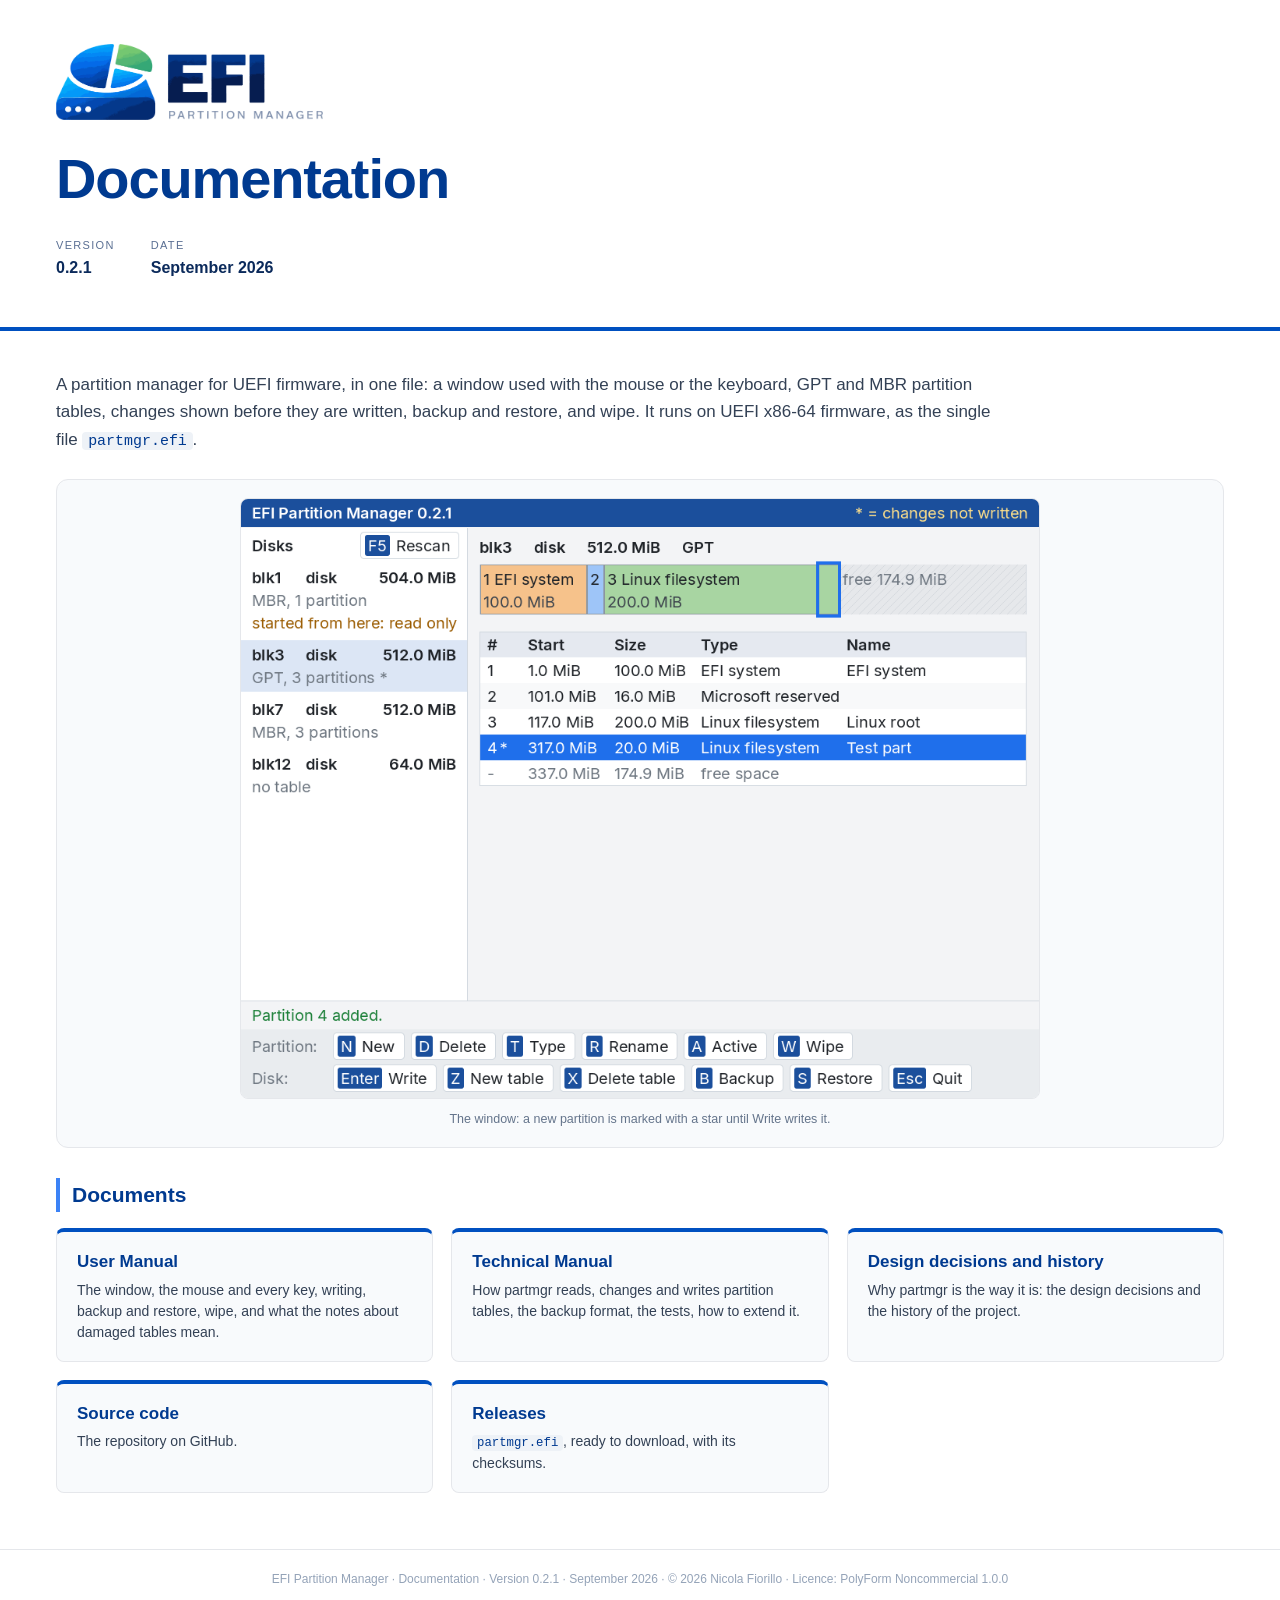
==== commit 6a2680c4: "Website, manuals and packages: PolyForm Noncommercial for the current version licence.html: summary " ====
--- a/docs/index.html
+++ b/docs/index.html
@@ -161,6 +161,7 @@
 .home .fig{margin:26px 0 8px}
 .home .fig img{display:block;max-width:min(100%,800px);height:auto;margin:0 auto;border:1px solid #e5e7eb;border-radius:8px}
 .cards{display:grid;grid-template-columns:repeat(auto-fill,minmax(340px,1fr));gap:18px;margin:16px 0 12px}
+.cards:has(>.card:nth-child(4):last-child){grid-template-columns:repeat(auto-fill,minmax(max(340px,40%),1fr))}
 .card{display:block;padding:16px 20px 18px;border:1px solid #e5e7eb;border-top:4px solid #0050C0;border-radius:8px;background:#f8fafc;color:#334155}
 .card:hover,.card:focus-visible{border-color:#3b82f6;border-top-color:#0050C0;box-shadow:0 4px 18px rgba(0,80,192,.12);outline:none}
 .card-t{display:block;font-size:17px;font-weight:700;color:#003a90;margin-bottom:4px}
@@ -191,7 +192,7 @@
       <a class="card" href="https://github.com/nic-fio/EFI_PARTITION_MANAGER/releases"><span class="card-t">Releases</span><span class="card-d"><code>partmgr.efi</code>, ready to download, with its checksums.</span></a>
     </div>
   </main>
-  <footer class="doc-foot">EFI Partition Manager · Documentation · Version 0.2.1 · September 2026 · © 2026 Nicola Fiorillo · Licence: Apache 2.0 with the Commons Clause</footer>
+  <footer class="doc-foot">EFI Partition Manager · Documentation · Version 0.2.1 · September 2026 · © 2026 Nicola Fiorillo · Licence: PolyForm Noncommercial 1.0.0</footer>
 </div>
 </body>
 </html>
